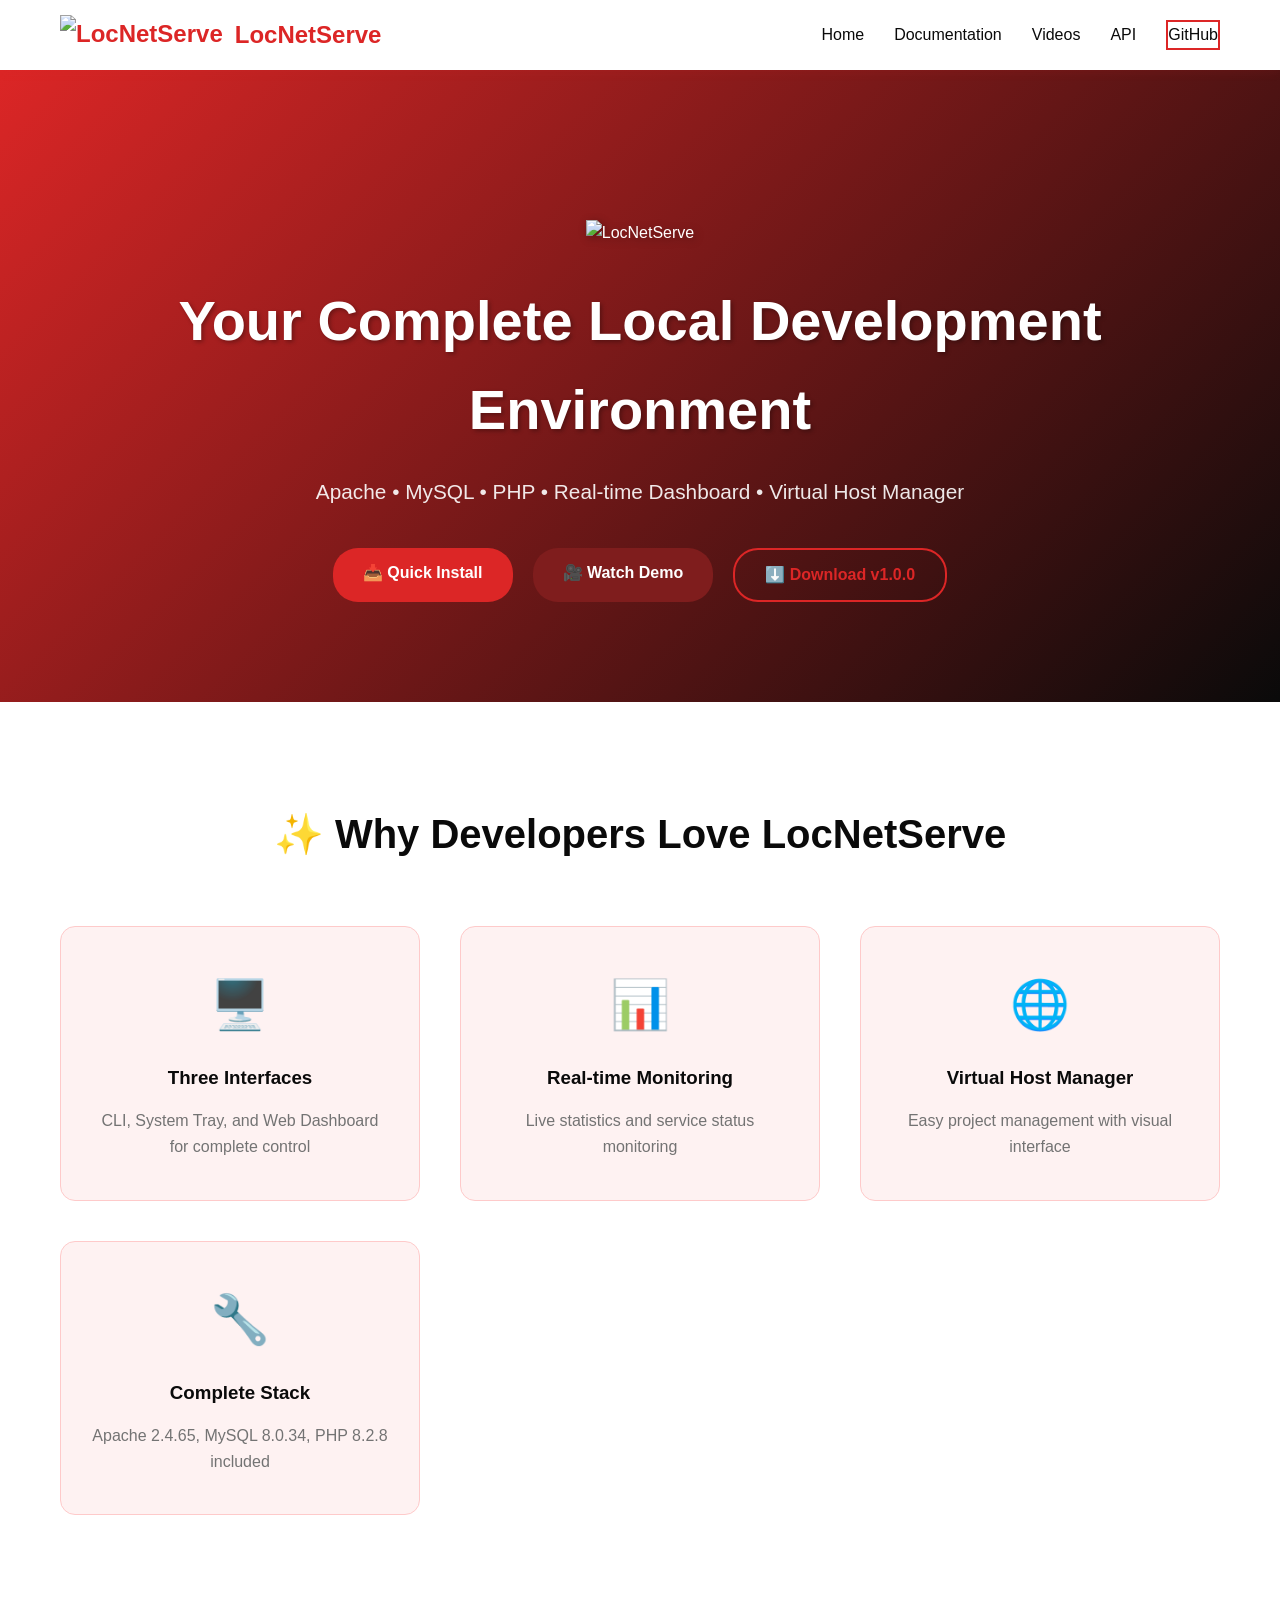
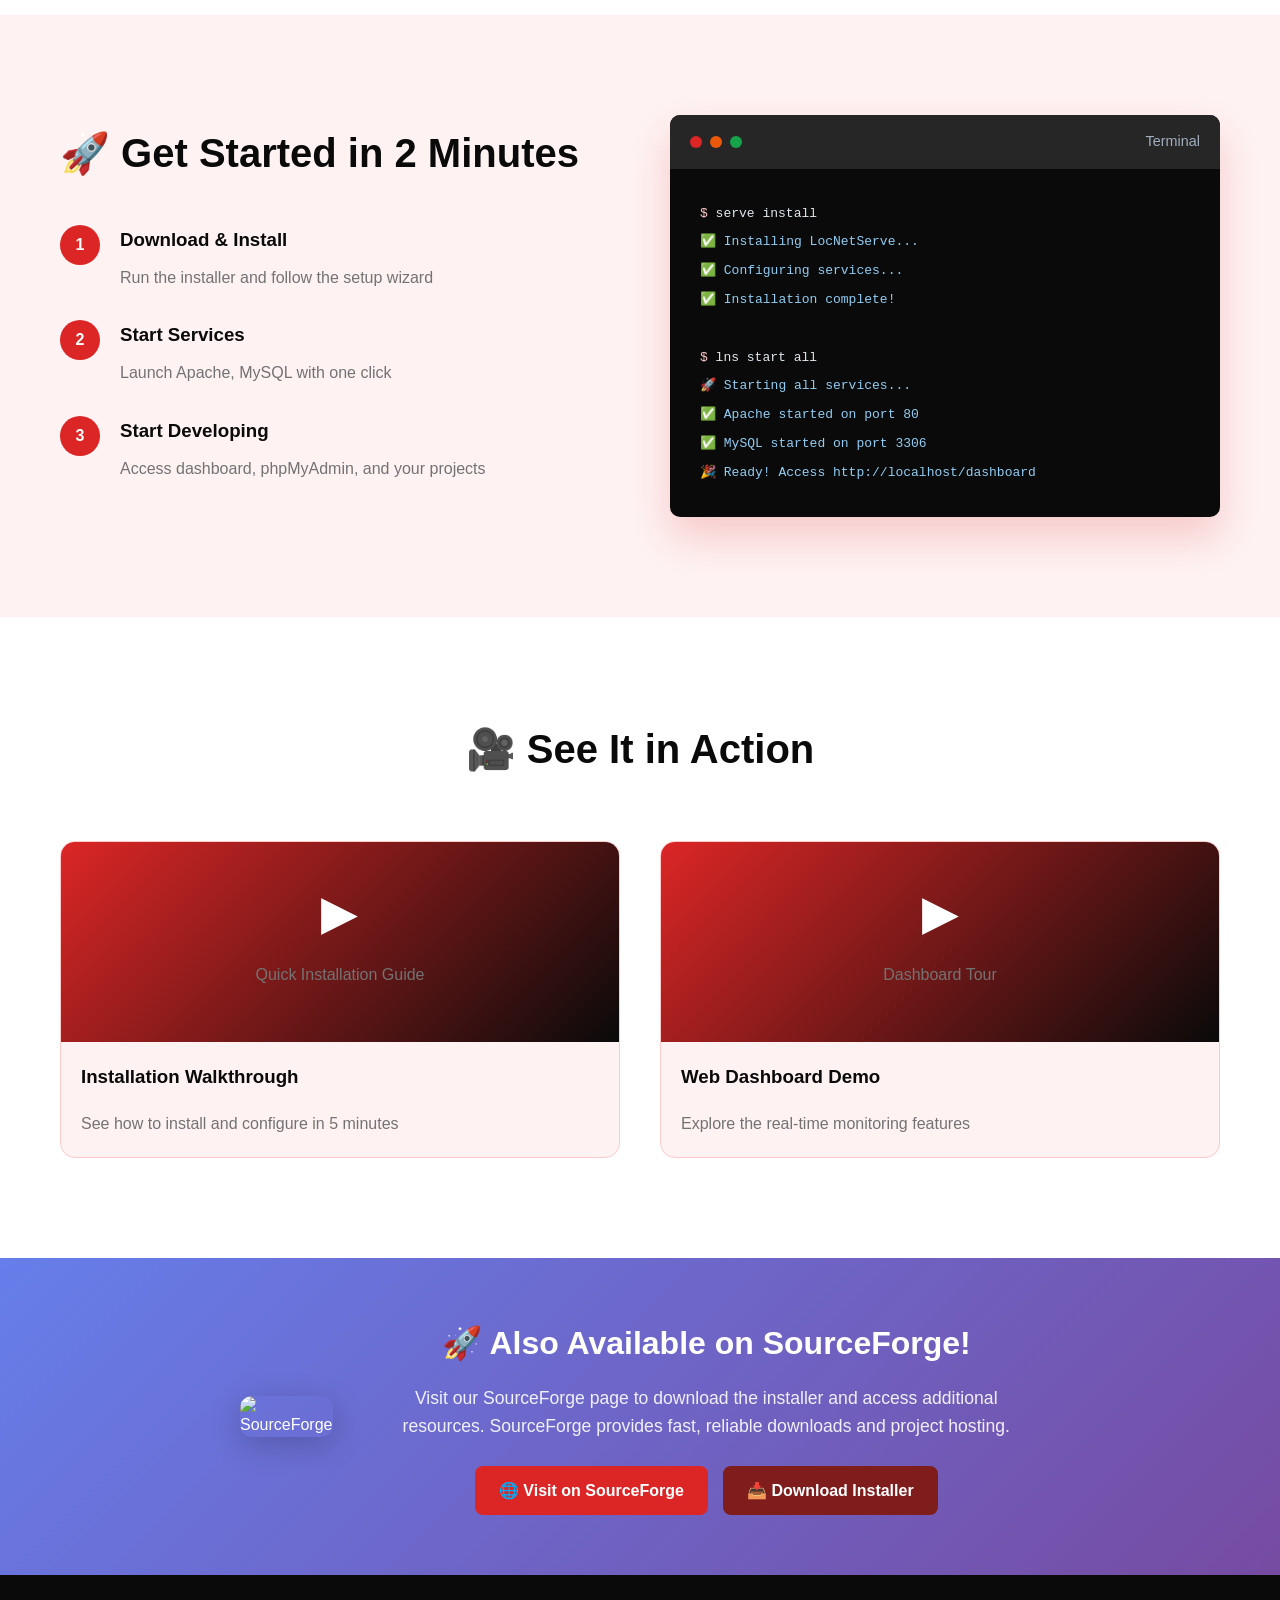
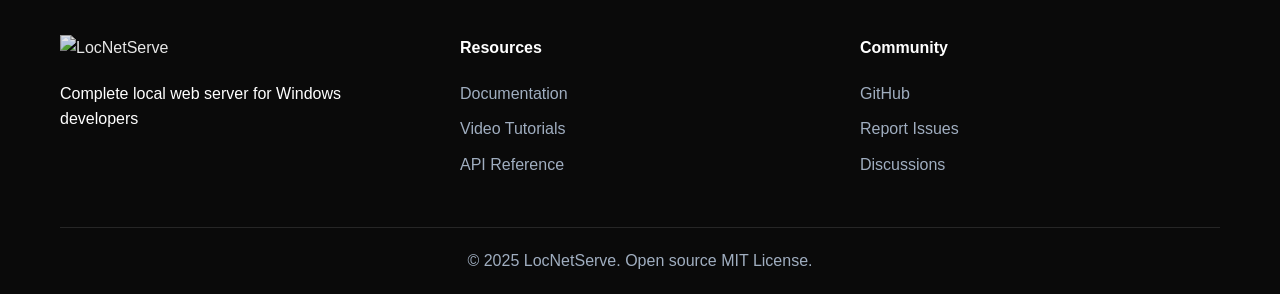
==== docs/index.html @ db42ef7a "Add sourceforge download link" ====
<!DOCTYPE html>
<html lang="en">
<head>
    <meta charset="UTF-8">
    <meta name="viewport" content="width=device-width, initial-scale=1.0">
    <title>LocNetServe - Complete Local Web Server for Windows</title>
    <meta name="description" content="LocNetServe: Complete local web server with Apache, MySQL, PHP stack. Real-time dashboard, virtual host manager. Perfect XAMPP alternative for Windows development.">
    <meta name="keywords" content="local web server, localhost, phpmyadmin, apache mysql php, web development server, windows web server, xampp alternative">
    <meta name="google-site-verification" content="uS0iAeYMif_KzxkZ6CgvS-VZ7UQyUlzR5mT_xz0WFYI" />
<meta property="og:title" content="LocNetServe - Local Web Server">
<meta property="og:description" content="Complete local web server for Windows developers">
<meta property="og:image" content="https://sassisouid.github.io/locnetserve/images/logo1.png">
<meta property="og:url" content="https://sassisouid.github.io/locnetserve/">

<!-- Twitter Card -->
<meta name="twitter:card" content="summary_large_image">
	<link rel="icon" type="image/png" href="assets/icons/favicon-96x96.png" sizes="96x96" />
	<link rel="icon" type="image/svg+xml" href="/favicon.svg" />
	<link rel="shortcut icon" href="assets/icons/favicon.ico" />
	<link rel="apple-touch-icon" sizes="180x180" href="assets/icons/apple-touch-icon.png" />
	<meta name="apple-mobile-web-app-title" content="locnetserve" />
	<link rel="manifest" href="assets/icons/site.webmanifest" />
 <script type="application/ld+json">
{
  "@context": "https://schema.org",
  "@type": "SoftwareApplication",
  "name": "LocNetServe",
  "applicationCategory": "DeveloperApplication",
  "operatingSystem": "Windows",
  "description": "Complete local web server with Apache, MySQL, PHP stack for Windows development",
  "offers": {
    "@type": "Offer",
    "price": "0",
    "priceCurrency": "USD"
  },
  "author": {
    "@type": "Organization",
    "name": "LocNetServe"
  }
}
</script>
	<link rel="stylesheet" href="css/style.css">
</head>
<body>
    <!-- Navigation -->
    <nav class="navbar">
        <div class="nav-container">
            <div class="nav-logo">
                <a href="/" class="logo-link">
                    <img src="assets/logo1.png" alt="LocNetServe" class="logo-img">
                    <span class="logo-text">LocNetServe</span>
                </a>
            </div>
            <div class="nav-menu">
                <a href="https://sassisouid.github.io/locnetserve/">Home</a>
                <a href="documentation/">Documentation</a>
                <a href="videos/">Videos</a>
                <a href="api/">API</a>
                <a href="https://github.com/sassisouid/locnetserve" class="btn-outline">GitHub</a>
            </div>
        </div>
    </nav>

    <!-- Hero Section -->
    <section class="hero">
        <div class="container">
            <div class="hero-content">
                <div class="hero-logo">
                    <img src="assets/logo1.png" alt="LocNetServe" class="hero-logo-img">
                </div>
                <h1>Your Complete Local Development Environment</h1>
                <p class="hero-subtitle">Apache • MySQL • PHP • Real-time Dashboard • Virtual Host Manager</p>
                <div class="hero-buttons">
                    <a href="documentation/installation/" class="btn btn-primary">
                        📥 Quick Install
                    </a>
                    <a href="videos/" class="btn btn-secondary">
                        🎥 Watch Demo
                    </a>
                    <a href="https://github.com/sassisouid/locnetserve/releases" class="btn btn-outline">
                        ⬇️ Download v1.0.0
                    </a>
                </div>
            </div>
        </div>
    </section>

    <!-- Features Grid -->
    <section class="features">
        <div class="container">
            <h2>✨ Why Developers Love LocNetServe</h2>
            <div class="features-grid">
                <div class="feature-card">
                    <div class="feature-icon">🖥️</div>
                    <h3>Three Interfaces</h3>
                    <p>CLI, System Tray, and Web Dashboard for complete control</p>
                </div>
                <div class="feature-card">
                    <div class="feature-icon">📊</div>
                    <h3>Real-time Monitoring</h3>
                    <p>Live statistics and service status monitoring</p>
                </div>
                <div class="feature-card">
                    <div class="feature-icon">🌐</div>
                    <h3>Virtual Host Manager</h3>
                    <p>Easy project management with visual interface</p>
                </div>
                <div class="feature-card">
                    <div class="feature-icon">🔧</div>
                    <h3>Complete Stack</h3>
                    <p>Apache 2.4.65, MySQL 8.0.34, PHP 8.2.8 included</p>
                </div>
            </div>
        </div>
    </section>

    <!-- Quick Start Section -->
    <section class="quick-start">
        <div class="container">
            <div class="quick-start-grid">
                <div class="quick-start-content">
                    <h2>🚀 Get Started in 2 Minutes</h2>
                    <div class="step">
                        <div class="step-number">1</div>
                        <div class="step-content">
                            <h3>Download & Install</h3>
                            <p>Run the installer and follow the setup wizard</p>
                        </div>
                    </div>
                    <div class="step">
                        <div class="step-number">2</div>
                        <div class="step-content">
                            <h3>Start Services</h3>
                            <p>Launch Apache, MySQL with one click</p>
                        </div>
                    </div>
                    <div class="step">
                        <div class="step-number">3</div>
                        <div class="step-content">
                            <h3>Start Developing</h3>
                            <p>Access dashboard, phpMyAdmin, and your projects</p>
                        </div>
                    </div>
                </div>
                <div class="quick-start-terminal">
                    <div class="terminal-header">
                        <div class="terminal-dots">
                            <span></span>
                            <span></span>
                            <span></span>
                        </div>
                        <div class="terminal-title">Terminal</div>
                    </div>
                    <div class="terminal-content">
                        <code>
<span class="prompt">$</span> serve install<br>
<span class="output">✅ Installing LocNetServe...</span><br>
<span class="output">✅ Configuring services...</span><br>
<span class="output">✅ Installation complete!</span><br><br>
<span class="prompt">$</span> lns start all<br>
<span class="output">🚀 Starting all services...</span><br>
<span class="output">✅ Apache started on port 80</span><br>
<span class="output">✅ MySQL started on port 3306</span><br>
<span class="output">🎉 Ready! Access http://localhost/dashboard</span>
                        </code>
                    </div>
                </div>
            </div>
        </div>
    </section>

    <!-- Video Section -->
    <section class="video-showcase">
        <div class="container">
            <h2>🎥 See It in Action</h2>
            <div class="video-grid">
                <div class="video-card">
                    <div class="video-placeholder">
                        <a href="/locnetserve/videos/">
                            <div class="play-button">▶</div>
                            <p>Quick Installation Guide</p>
                        </a>
                    </div>
                    <h3>Installation Walkthrough</h3>
                    <p>See how to install and configure in 5 minutes</p>
                </div>
                <div class="video-card">
                    <div class="video-placeholder">
                        <a href="/locnetserve/videos/">
                            <div class="play-button">▶</div>
                            <p>Dashboard Tour</p>
                        </a>
                    </div>
                    <h3>Web Dashboard Demo</h3>
                    <p>Explore the real-time monitoring features</p>
                </div>
            </div>
        </div>
    </section>

    <!-- SourceForge Section -->
    <section class="sourceforge-section">
        <div class="container">
            <div class="sourceforge-content">
                <div class="sourceforge-icon">
                    <img src="https://a.fsdn.com/allura/p/sourceforge/icon" alt="SourceForge" style="width: 80px; height: 80px;">
                </div>
                <div class="sourceforge-text">
                    <h2>🚀 Also Available on SourceForge!</h2>
                    <p>Visit our SourceForge page to download the installer and access additional resources. SourceForge provides fast, reliable downloads and project hosting.</p>
                    <div class="sourceforge-buttons">
                        <a href="https://sourceforge.net/projects/locnetserve/" class="btn btn-primary" target="_blank">
                            🌐 Visit on SourceForge
                        </a>
                        <a href="https://sourceforge.net/projects/locnetserve/files/" class="btn btn-secondary" target="_blank">
                            📥 Download Installer
                        </a>
                    </div>
                </div>
            </div>
        </div>
    </section>

    <!-- Footer -->
    <footer class="footer">
        <div class="container">
            <div class="footer-content">
                <div class="footer-section">
                    <div class="footer-logo">
                        <img src="assets/logo1.png" alt="LocNetServe" class="footer-logo-img">
                    </div>
                    <p>Complete local web server for Windows developers</p>
                </div>
                <div class="footer-section">
                    <h4>Resources</h4>
                    <a href="documentation/">Documentation</a>
                    <a href="videos/">Video Tutorials</a>
                    <a href="api/">API Reference</a>
                </div>
                <div class="footer-section">
                    <h4>Community</h4>
                    <a href="https://github.com/sassisouid/locnetserve">GitHub</a>
                    <a href="https://github.com/sassisouid/locnetserve/issues">Report Issues</a>
                    <a href="https://github.com/sassisouid/locnetserve/discussions">Discussions</a>
                </div>
            </div>
            <div class="footer-bottom">
                <p>&copy; 2025 LocNetServe. Open source MIT License.</p>
            </div>
        </div>
    </footer>

    <script src="js/main.js"></script>
</body>
</html>
---- docs/css/style.css ----
* {
    margin: 0;
    padding: 0;
    box-sizing: border-box;
}

:root {
    --primary: #dc2626; /* Rouge vif pour les éléments principaux */
    --primary-dark: #b91c1c; /* Rouge foncé pour les hover */
    --primary-light: #fecaca; /* Rouge clair pour les dégradés */
    --secondary: #7f1d1d; /* Rouge bordeaux pour les accents */
    --dark: #0a0a0a; /* Noir profond */
    --dark-gray: #262626; /* Gris très foncé */
    --light: #fef2f2; /* Fond très clair avec teinte rougeâtre */
    --gray: #737373; /* Gris neutre */
    --success: #16a34a; /* Vert pour garder la cohérence des états */
    --warning: #ea580c; /* Orange/rouge pour les avertissements */
}

body {
    font-family: 'Segoe UI', Tahoma, Geneva, Verdana, sans-serif;
    line-height: 1.6;
    color: var(--dark);
    background: var(--light);
}

.container {
    max-width: 1200px;
    margin: 0 auto;
    padding: 0 20px;
}

/* Navigation - Mise à jour avec les nouvelles couleurs */
.navbar {
    background: white;
    box-shadow: 0 2px 10px rgba(220, 38, 38, 0.1);
    position: fixed;
    width: 100%;
    top: 0;
    z-index: 1000;
}

.nav-container {
    max-width: 1200px;
    margin: 0 auto;
    padding: 0 20px;
    display: flex;
    justify-content: space-between;
    align-items: center;
    height: 70px;
}

.nav-logo a {
    font-size: 1.5rem;
    font-weight: bold;
    color: var(--primary);
    text-decoration: none;
}

.nav-menu {
    display: flex;
    gap: 30px;
    align-items: center;
}

.nav-menu a {
    color: var(--dark);
    text-decoration: none;
    font-weight: 500;
    transition: color 0.3s ease;
}

.nav-menu a:hover {
    color: var(--primary);
}

.btn {
    display: inline-block;
    padding: 12px 30px;
    border-radius: 25px;
    text-decoration: none;
    font-weight: bold;
    transition: all 0.3s ease;
    border: none;
    cursor: pointer;
}

.btn-primary {
    background: var(--primary);
    color: white;
}

.btn-primary:hover {
    background: var(--primary-dark);
    transform: translateY(-2px);
    box-shadow: 0 5px 15px rgba(220, 38, 38, 0.4);
}

.btn-secondary {
    background: var(--secondary);
    color: white;
}

.btn-secondary:hover {
    background: #5c1515;
    transform: translateY(-2px);
    box-shadow: 0 5px 15px rgba(127, 29, 29, 0.4);
}

.btn-outline {
    background: transparent;
    border: 2px solid var(--primary);
    color: var(--primary);
}

.btn-outline:hover {
    background: var(--primary);
    color: white;
}

/* Hero Section - Dégradé rouge/noir */
.hero {
    background: linear-gradient(135deg, var(--primary) 0%, var(--dark) 100%);
    color: white;
    padding: 150px 0 100px;
    margin-top: 70px;
    text-align: center;
}

.hero h1 {
    font-size: 3.5rem;
    margin-bottom: 20px;
    text-shadow: 2px 2px 4px rgba(0,0,0,0.3);
}

.hero-subtitle {
    font-size: 1.3rem;
    margin-bottom: 40px;
    opacity: 0.9;
}

.hero-buttons {
    display: flex;
    gap: 20px;
    justify-content: center;
    flex-wrap: wrap;
}

/* Features Section */
.features {
    padding: 100px 0;
    background: white;
}

.features h2 {
    text-align: center;
    font-size: 2.5rem;
    margin-bottom: 60px;
    color: var(--dark);
}

.features-grid {
    display: grid;
    grid-template-columns: repeat(auto-fit, minmax(280px, 1fr));
    gap: 40px;
}

.feature-card {
    background: var(--light);
    padding: 40px 30px;
    border-radius: 15px;
    text-align: center;
    transition: transform 0.3s ease, box-shadow 0.3s ease;
    border: 1px solid #fecaca;
}

.feature-card:hover {
    transform: translateY(-10px);
    box-shadow: 0 20px 40px rgba(220, 38, 38, 0.1);
}

.feature-icon {
    font-size: 3rem;
    margin-bottom: 20px;
}

.feature-card h3 {
    margin-bottom: 15px;
    color: var(--dark);
}

.feature-card p {
    color: var(--gray);
    line-height: 1.6;
}

/* Quick Start Section */
.quick-start {
    padding: 100px 0;
    background: var(--light);
}

.quick-start-grid {
    display: grid;
    grid-template-columns: 1fr 1fr;
    gap: 60px;
    align-items: center;
}

.quick-start-content h2 {
    font-size: 2.5rem;
    margin-bottom: 40px;
    color: var(--dark);
}

.step {
    display: flex;
    align-items: flex-start;
    margin-bottom: 30px;
}

.step-number {
    background: var(--primary);
    color: white;
    width: 40px;
    height: 40px;
    border-radius: 50%;
    display: flex;
    align-items: center;
    justify-content: center;
    font-weight: bold;
    margin-right: 20px;
    flex-shrink: 0;
}

.step-content h3 {
    margin-bottom: 10px;
    color: var(--dark);
}

.step-content p {
    color: var(--gray);
}

/* Terminal - Adaptation aux couleurs rouge/noir */
.quick-start-terminal {
    background: var(--dark);
    border-radius: 10px;
    overflow: hidden;
    box-shadow: 0 20px 40px rgba(220, 38, 38, 0.2);
}

.terminal-header {
    background: var(--dark-gray);
    padding: 15px 20px;
    display: flex;
    align-items: center;
    justify-content: space-between;
}

.terminal-dots {
    display: flex;
    gap: 8px;
}

.terminal-dots span {
    width: 12px;
    height: 12px;
    border-radius: 50%;
    background: var(--primary);
}

.terminal-dots span:nth-child(2) {
    background: var(--warning);
}

.terminal-dots span:nth-child(3) {
    background: var(--success);
}

.terminal-title {
    color: #a0aec0;
    font-size: 0.9rem;
}

.terminal-content {
    padding: 30px;
    font-family: 'Courier New', monospace;
    color: #e2e8f0;
    line-height: 1.8;
}

.prompt {
    color: var(--primary-light);
}

.output {
    color: #90cdf4;
}

/* Video Section */
.video-showcase {
    padding: 100px 0;
    background: white;
}

.video-showcase h2 {
    text-align: center;
    font-size: 2.5rem;
    margin-bottom: 60px;
    color: var(--dark);
}

.video-grid {
    display: grid;
    grid-template-columns: repeat(auto-fit, minmax(300px, 1fr));
    gap: 40px;
}

.video-card {
    background: var(--light);
    border-radius: 15px;
    overflow: hidden;
    transition: transform 0.3s ease;
    border: 1px solid #fecaca;
}

.video-card:hover {
    transform: translateY(-5px);
    box-shadow: 0 10px 25px rgba(220, 38, 38, 0.1);
}

.video-placeholder {
    background: linear-gradient(135deg, var(--primary) 0%, var(--dark) 100%);
    height: 200px;
    display: flex;
    align-items: center;
    justify-content: center;
    position: relative;
}

.video-placeholder a {
    color: white;
    text-decoration: none;
    text-align: center;
}

.play-button {
    font-size: 3rem;
    margin-bottom: 10px;
}

.video-card h3 {
    padding: 20px;
    margin: 0;
    color: var(--dark);
}

.video-card p {
    padding: 0 20px 20px;
    color: var(--gray);
    margin: 0;
}

/* Footer - Adaptation rouge/noir */
.footer {
    background: var(--dark);
    color: white;
    padding: 60px 0 20px;
}

.footer-content {
    display: grid;
    grid-template-columns: repeat(auto-fit, minmax(250px, 1fr));
    gap: 40px;
    margin-bottom: 40px;
}

.footer-section h3,
.footer-section h4 {
    margin-bottom: 20px;
}

.footer-section a {
    display: block;
    color: #a0aec0;
    text-decoration: none;
    margin-bottom: 10px;
    transition: color 0.3s ease;
}

.footer-section a:hover {
    color: var(--primary-light);
}

.footer-bottom {
    border-top: 1px solid var(--dark-gray);
    padding-top: 20px;
    text-align: center;
    color: #a0aec0;
}

/* Responsive */
@media (max-width: 768px) {
    .hero h1 {
        font-size: 2.5rem;
    }
    
    .hero-buttons {
        flex-direction: column;
        align-items: center;
    }
    
    .btn {
        width: 100%;
        max-width: 300px;
        text-align: center;
    }
    
    .quick-start-grid {
        grid-template-columns: 1fr;
    }
    
    .nav-menu {
        display: none;
    }
}
/* Styles pour le logo */
.logo-link {
    display: flex;
    align-items: center;
    text-decoration: none;
    gap: 12px;
}

.logo-img {
    height: 40px;
    width: auto;
    transition: transform 0.3s ease;
}

.logo-text {
    font-size: 1.5rem;
    font-weight: bold;
    color: var(--primary);
}

.logo-link:hover .logo-img {
    transform: scale(1.05);
}

/* Logo dans la hero section */
.hero-logo {
    margin-bottom: 30px;
}

.hero-logo-img {
    height: 80px;
    width: auto;
    filter: drop-shadow(2px 2px 4px rgba(0,0,0,0.3));
}

/* Logo dans le footer */
.footer-logo {
    margin-bottom: 20px;
}

.footer-logo-img {
    height: 50px;
    width: auto;
    opacity: 0.9;
}

/* Responsive pour le logo */
@media (max-width: 768px) {
    .logo-text {
        font-size: 1.3rem;
    }
    
    .logo-img {
        height: 35px;
    }
    
    .hero-logo-img {
        height: 60px;
    }
    
    .footer-logo-img {
        height: 40px;
    }
}

@media (max-width: 480px) {
    .logo-text {
        display: none; /* Cache le texte sur très petits écrans */
    }
    
    .logo-img {
        height: 32px;
    }
}
/* Additional styles for documentation */
.feature-tag {
    display: inline-block;
    background: var(--primary-light);
    color: var(--primary-dark);
    padding: 4px 12px;
    border-radius: 15px;
    font-size: 0.8rem;
    font-weight: 600;
    margin-top: 15px;
}

.doc-card .feature-tag {
    position: absolute;
    top: 15px;
    right: 15px;
}

.doc-card {
    position: relative;
}

/* Amélioration de la navigation active */
.nav-menu a.active {
    color: var(--primary);
    font-weight: bold;
    position: relative;
}

.nav-menu a.active::after {
    content: '';
    position: absolute;
    bottom: -5px;
    left: 0;
    right: 0;
    height: 2px;
    background: var(--primary);
    border-radius: 2px;
}
/* SourceForge Section Styles */
.sourceforge-section {
    background: linear-gradient(135deg, #667eea 0%, #764ba2 100%);
    color: white;
    padding: 60px 0;
    text-align: center;
}

.sourceforge-content {
    display: flex;
    align-items: center;
    justify-content: center;
    gap: 40px;
    max-width: 800px;
    margin: 0 auto;
}

.sourceforge-icon img {
    border-radius: 12px;
    box-shadow: 0 8px 32px rgba(0,0,0,0.2);
}

.sourceforge-text h2 {
    font-size: 2rem;
    margin-bottom: 15px;
    color: white;
}

.sourceforge-text p {
    font-size: 1.1rem;
    margin-bottom: 25px;
    opacity: 0.9;
    line-height: 1.6;
}

.sourceforge-buttons {
    display: flex;
    gap: 15px;
    justify-content: center;
    flex-wrap: wrap;
}

.sourceforge-buttons .btn {
    padding: 12px 24px;
    border-radius: 8px;
    text-decoration: none;
    font-weight: 600;
    transition: transform 0.2s, box-shadow 0.2s;
}

.sourceforge-buttons .btn:hover {
    transform: translateY(-2px);
    box-shadow: 0 8px 25px rgba(0,0,0,0.3);
}

/* Responsive Design */
@media (max-width: 768px) {
    .sourceforge-content {
        flex-direction: column;
        gap: 20px;
    }
    
    .sourceforge-text h2 {
        font-size: 1.5rem;
    }
}
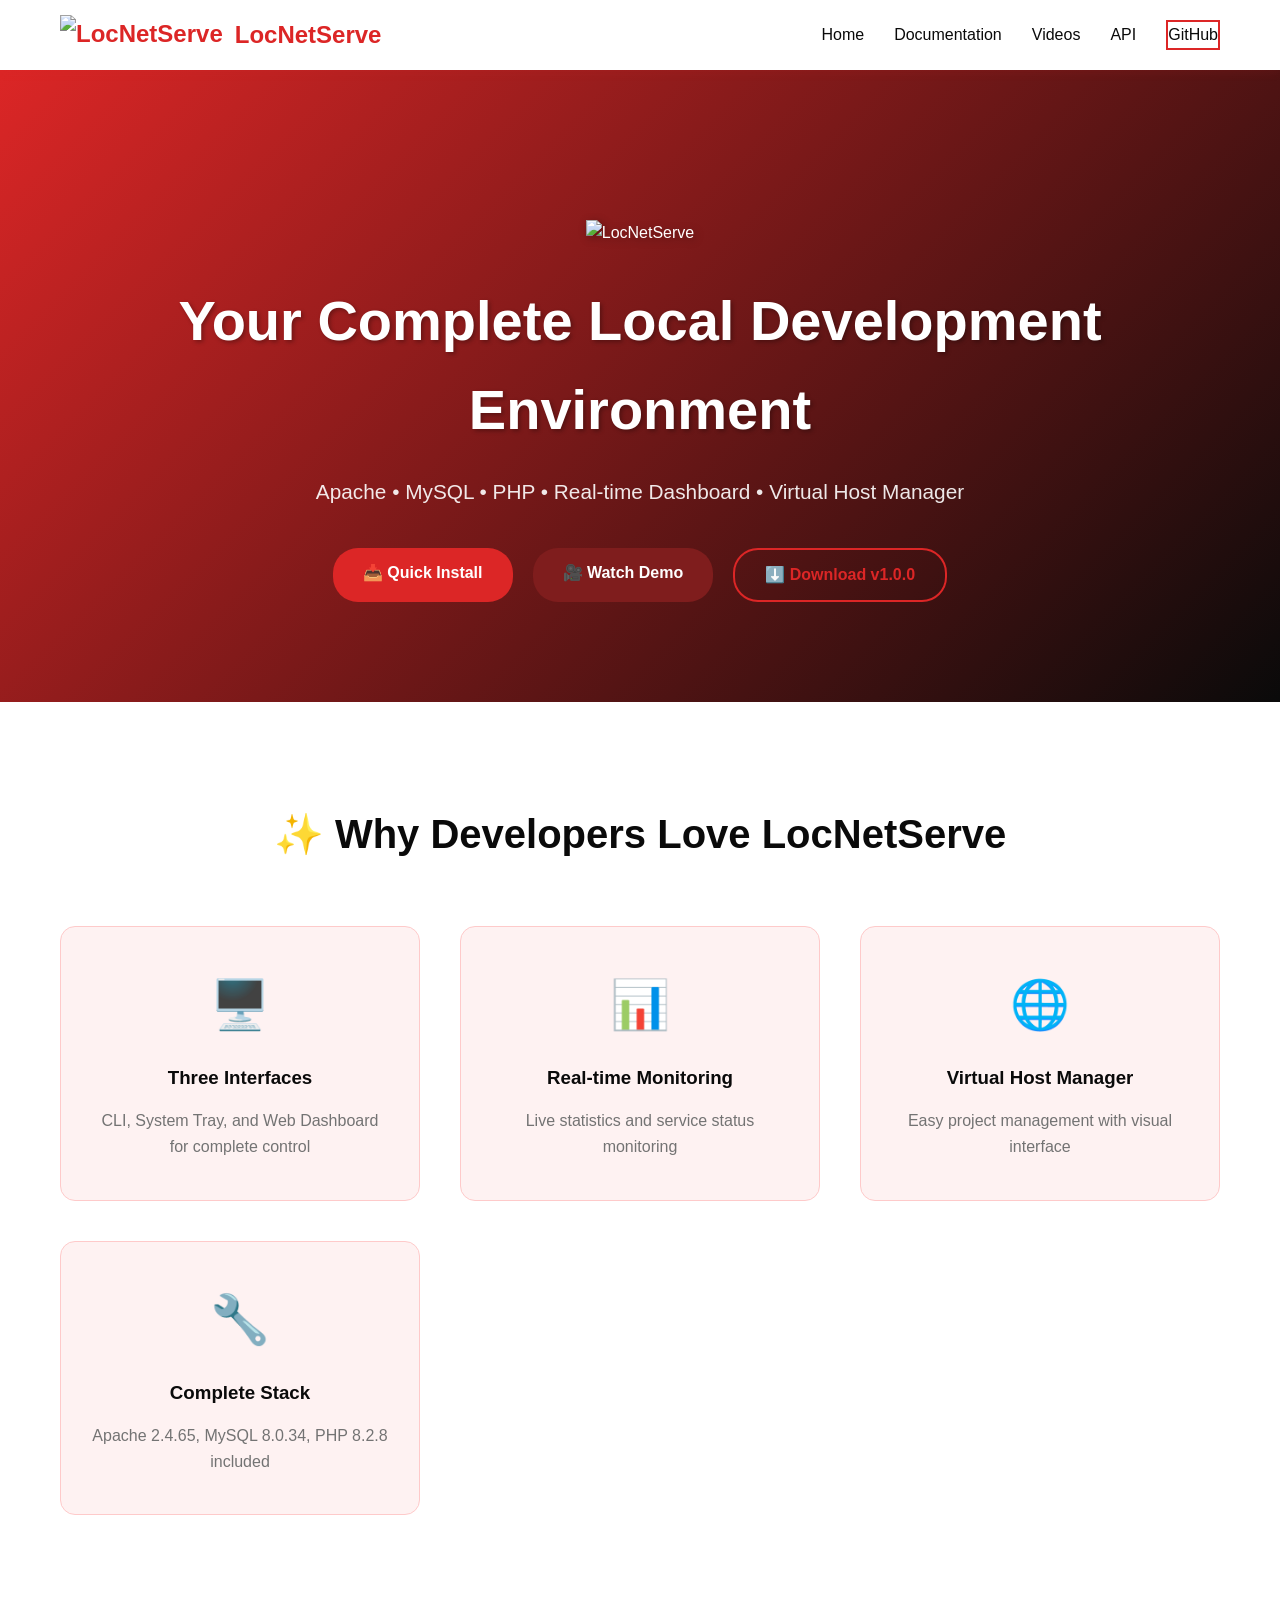
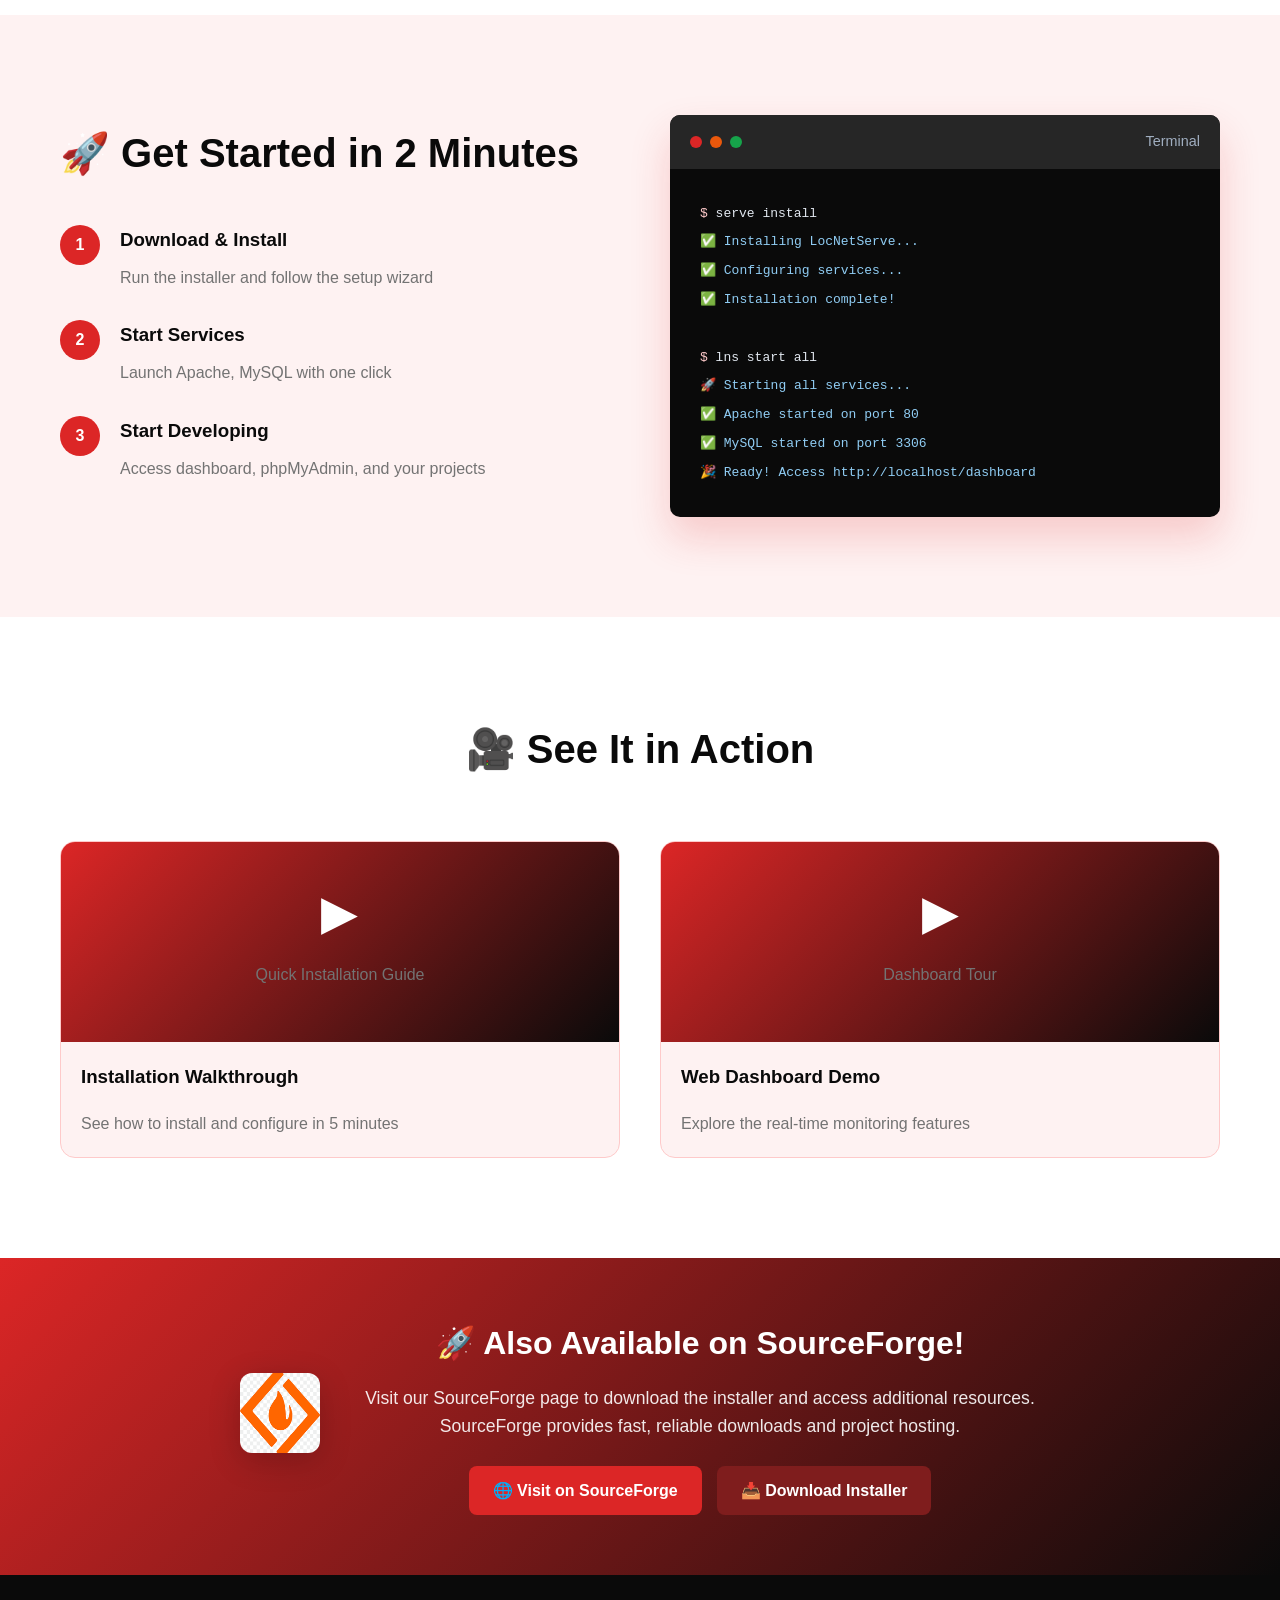
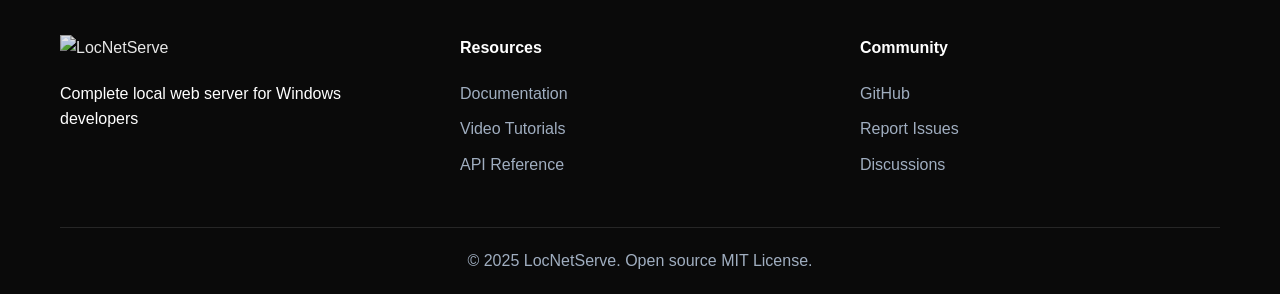
==== commit f7f4a8ca: "Add sourceforge logo and fix css" ====
--- a/docs/index.html
+++ b/docs/index.html
@@ -203,7 +203,7 @@
         <div class="container">
             <div class="sourceforge-content">
                 <div class="sourceforge-icon">
-                    <img src="https://a.fsdn.com/allura/p/sourceforge/icon" alt="SourceForge" style="width: 80px; height: 80px;">
+                    <img src="assets/sourceforge-hd-logo.png" alt="SourceForge" style="width: 80px; height: 80px;">
                 </div>
                 <div class="sourceforge-text">
                     <h2>🚀 Also Available on SourceForge!</h2>
--- a/docs/css/style.css
+++ b/docs/css/style.css
@@ -540,7 +540,7 @@
 }
 /* SourceForge Section Styles */
 .sourceforge-section {
-    background: linear-gradient(135deg, #667eea 0%, #764ba2 100%);
+    background: linear-gradient(135deg, var(--primary) 0%, var(--dark) 100%);
     color: white;
     padding: 60px 0;
     text-align: center;
